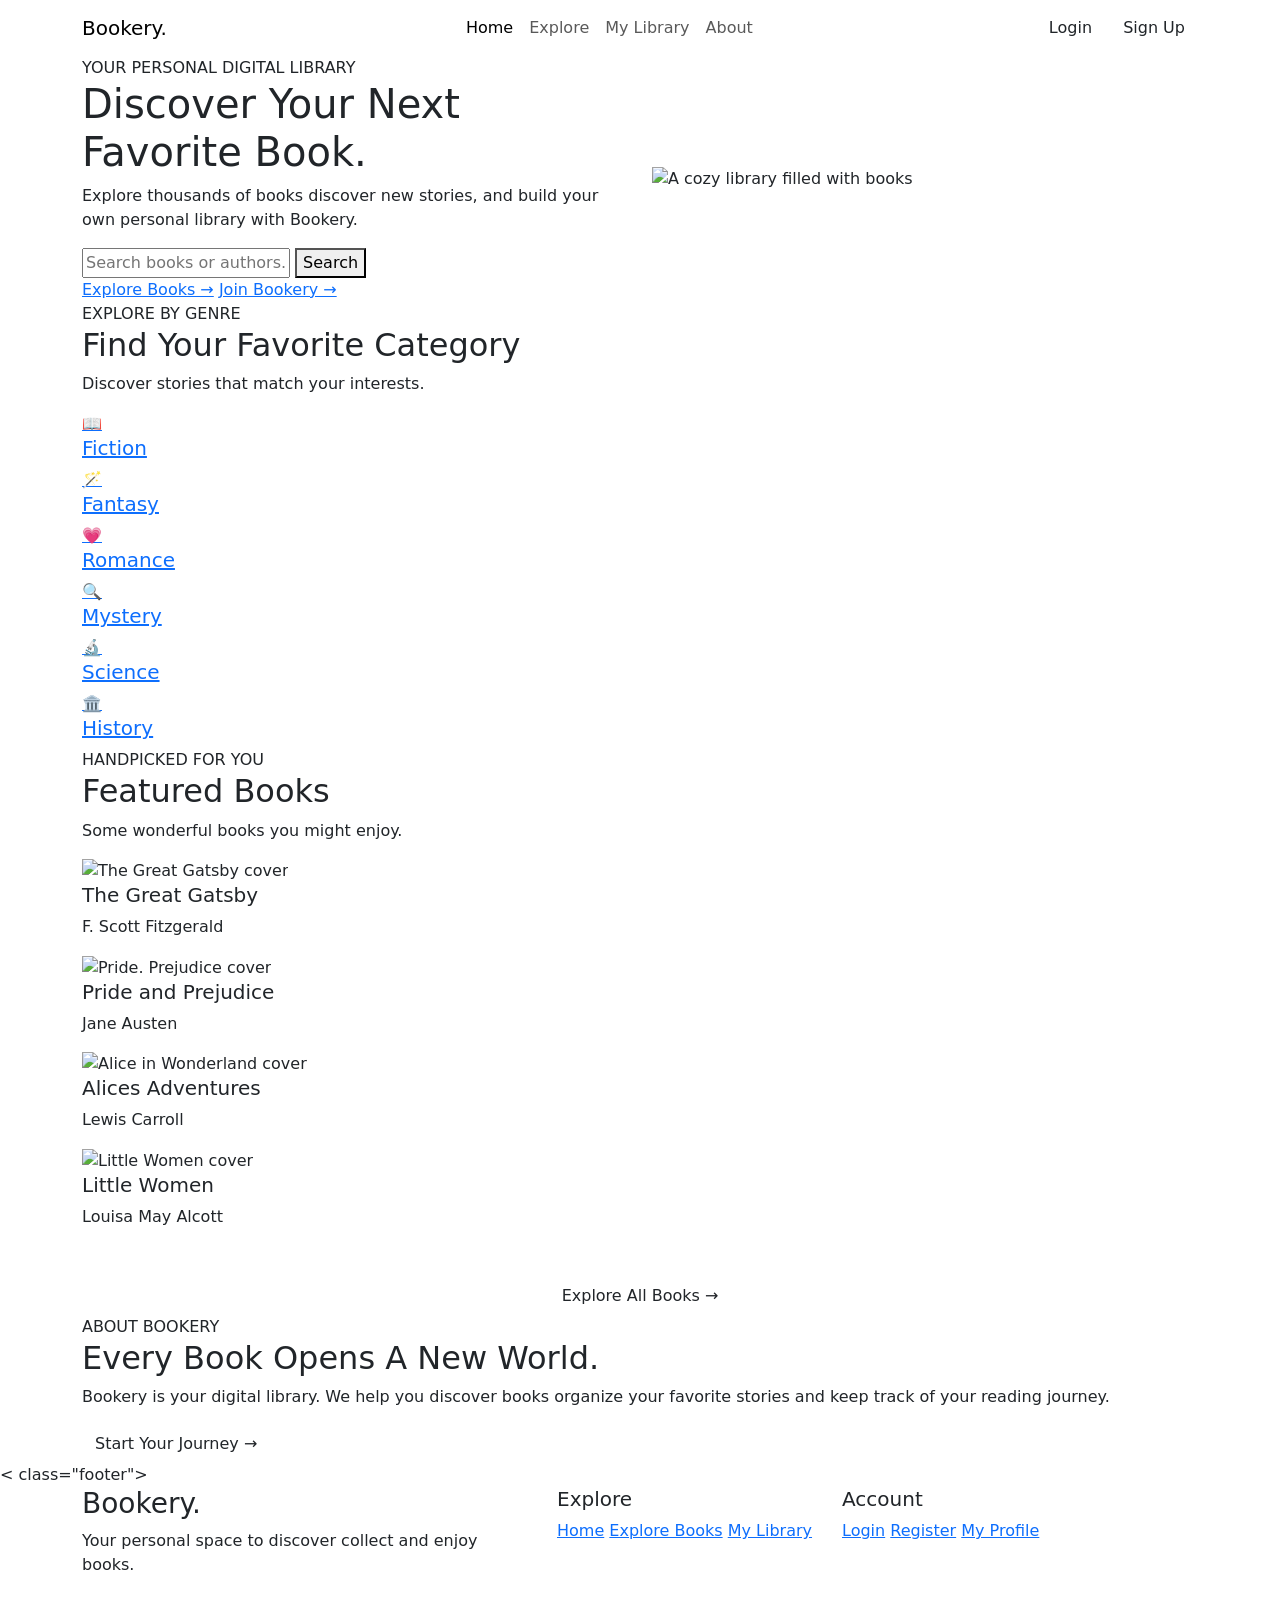
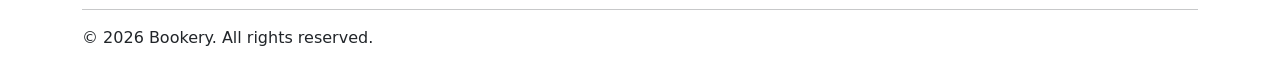
==== index.html @ 14a6d9b6 "Viet code cho trang chinh" ====
<!DOCTYPE html>

<html lang="en">

<head>

<meta charset="UTF-8">

<meta name="viewport" content="width=device-width, initial-scale=1.0">

<title>Bookery | Your Personal Library</title>

<!-- Bootstrap 5 -->

<link href="https://cdn.jsdelivr.net/npm/bootstrap@5.3.3/dist/css/bootstrap.min.css" rel="stylesheet">

<!-- Google Fonts -->

<link href="https://fonts.googleapis.com/css2?family=DM+Sans:wght@400;500;600;700&family=Playfair+Display:wght@500;600;700&display=swap" rel="stylesheet">

<!-- Custom CSS -->

<link rel="stylesheet" href="css/style.css">

</head>

<body>

<!-- HEADER -->

<header>

<nav class="navbar navbar-expand-lg light">

<div class="container">

<a class="navbar-brand logo" href="index.html">

Bookery<span>.</span>

</a>

<button class="navbar-toggler" type="button"

data-bs-toggle="collapse" data-bs-target="#navbarMenu">

<span class="navbar-toggler-icon"></span>

</button>

<div class="collapse navbar-collapse" id="navbarMenu">

<ul class="navbar-nav mx-auto">

<li class="nav-item">

<a class="nav-link active" href="index.html">Home</a>

</li>

<li class="nav-item">

<a class="nav-link" href="explore.html">Explore</a>

</li>

<li class="nav-item">

<a class="nav-link" href="library.html">My Library</a>

</li>

<li class="nav-item">

<a class="nav-link" href="#about">About</a>

</li>

</ul>

<div class="nav-buttons">

<a href="login.html" class="btn btn-login">Login</a>

<a href="register.html" class="btn btn-register">Sign Up</a>

</div>

</div>

</div>

</nav>

</header>

<!-- HERO SECTION -->

<main>

<section class="hero">

<div class="container">

<div class="row align-items-center">

<div class="col-lg-6 hero-content">

<span class="hero-label">

YOUR PERSONAL DIGITAL LIBRARY

</span>

<h1>

Discover Your Next

<span>Favorite Book.</span>

</h1>

<p>

Explore thousands of books discover new stories,

and build your own personal library with Bookery.

</p>

<form class="search-box" id="searchForm">

<input

type="text"

placeholder="Search books or authors..."

aria-label="Search books">

<button type="submit">

Search

</button>

</form>

<div class="hero-links">

<a href="explore.html">Explore Books →</a>

<a href="register.html">Join Bookery →</a>

</div>

</div>

<div class="col-lg-6 hero-image">

<img

src="https://images.unsplash.com/photo-1507842217343-583bb7270b66?w=900"

alt="A cozy library filled with books">

</div>

</div>

</div>

</section>

<!-- CATEGORIES -->

<section class="categories section-padding">

<div class="container">

<div class="section-heading">

<span>EXPLORE BY GENRE</span>

<h2>Find Your Favorite Category</h2>

<p>Discover stories that match your interests.</p>

</div>

<div class="category-grid">

<a href="explore.html?category=fiction" class="category-card">

<div class="category-icon">📖</div>

<h5>Fiction</h5>

</a>

<a href="explore.html?category=fantasy" class="category-card">

<div class="category-icon">🪄</div>

<h5>Fantasy</h5>

</a>

<a href="explore.html?category=romance" class="category-card">

<div class="category-icon">💗</div>

<h5>Romance</h5>

</a>

<a href="explore.html?category=mystery" class="category-card">

<div class="category-icon">🔍</div>

<h5>Mystery</h5>

</a>

<a href="explore.html?category=science" class="category-card">

<div class="category-icon">🔬</div>

<h5>Science</h5>

</a>

<a href="explore.html?category=history" class="category-card">

<div class="category-icon">🏛️</div>

<h5>History</h5>

</a>

</div>

</div>

</section>

<!-- FEATURED BOOKS -->

<section class="featured section-padding">

<div class="container">

<div class="section-heading">

<span>HANDPICKED FOR YOU</span>

<h2>Featured Books</h2>

<p>Some wonderful books you might enjoy.</p>

</div>

<div class="book-grid" id="featuredBooks">

<!-- Books will be loaded from Google Books API -->

<div class="book-card">

<img src="https://covers.openlibrary.org/b/id/10523338-L.jpg"

alt="The Great Gatsby cover">

<div class="book-info">

<h5>The Great Gatsby</h5>

<p>F. Scott Fitzgerald</p>

</div>

</div>

<div class="book-card">

<img src="https://covers.openlibrary.org/b/id/10521270-L.jpg"

alt="Pride. Prejudice cover">

<div class="book-info">

<h5>Pride and Prejudice</h5>

<p>Jane Austen</p>

</div>

</div>

<div class="book-card">

<img src="https://covers.openlibrary.org/b/id/10521266-L.jpg"

alt="Alice in Wonderland cover">

<div class="book-info">

<h5>Alices Adventures</h5>

<p>Lewis Carroll</p>

</div>

</div>

<div class="book-card">

<img src="https://covers.openlibrary.org/b/id/10523342-L.jpg"

alt="Little Women cover">

<div class="book-info">

<h5>Little Women</h5>

<p>Louisa May Alcott</p>

</div>

</div>

</div>

<div class="text-center mt-5">

<a href="explore.html" class="btn btn-explore">

Explore All Books →

</a>

</div>

</div>

</section>

<!-- ABOUT -->

<section class="about section-padding" id="about">

<div class="container">

<div class="about-content">

<span>ABOUT BOOKERY</span>

<h2>

Every Book Opens

<span>A New World.</span>

</h2>

<p>

Bookery is your digital library.

We help you discover books

organize your favorite stories and keep

track of your reading journey.

</p>

<a href="register.html" class="btn btn-register">

Start Your Journey →

</a>

</div>

</div>

</section>

</main>

<!-- FOOTER -->

< class="footer">

<div class="container">

<div class="row">

<div class="col-md-5">

<h3 class="logo">Bookery<span>.</span></h3>

<p>

Your personal space to discover

collect and enjoy books.

</p>

</div>

<div class="col-md-3">

<h5>Explore</h5>

<a href="index.html">Home</a>

<a href="explore.html">Explore Books</a>

<a href="library.html">My Library</a>

</div>

<div class="col-md-4">

<h5>Account</h5>

<a href="login.html">Login</a>

<a href="register.html">Register</a>

<a href="profile.html">My Profile</a>

</div>

</div>

<hr>

<p class="copyright", >

© 2026 Bookery. All rights reserved.

</p>

</div>

</footer>

<!-- SCRIPTS -->

<script src="https://cdn.jsdelivr.net/npm/bootstrap@5.3.3/dist/js/bootstrap.bundle.min.js"></script>

<script src="js/main.js"></script>

</body>

</html>
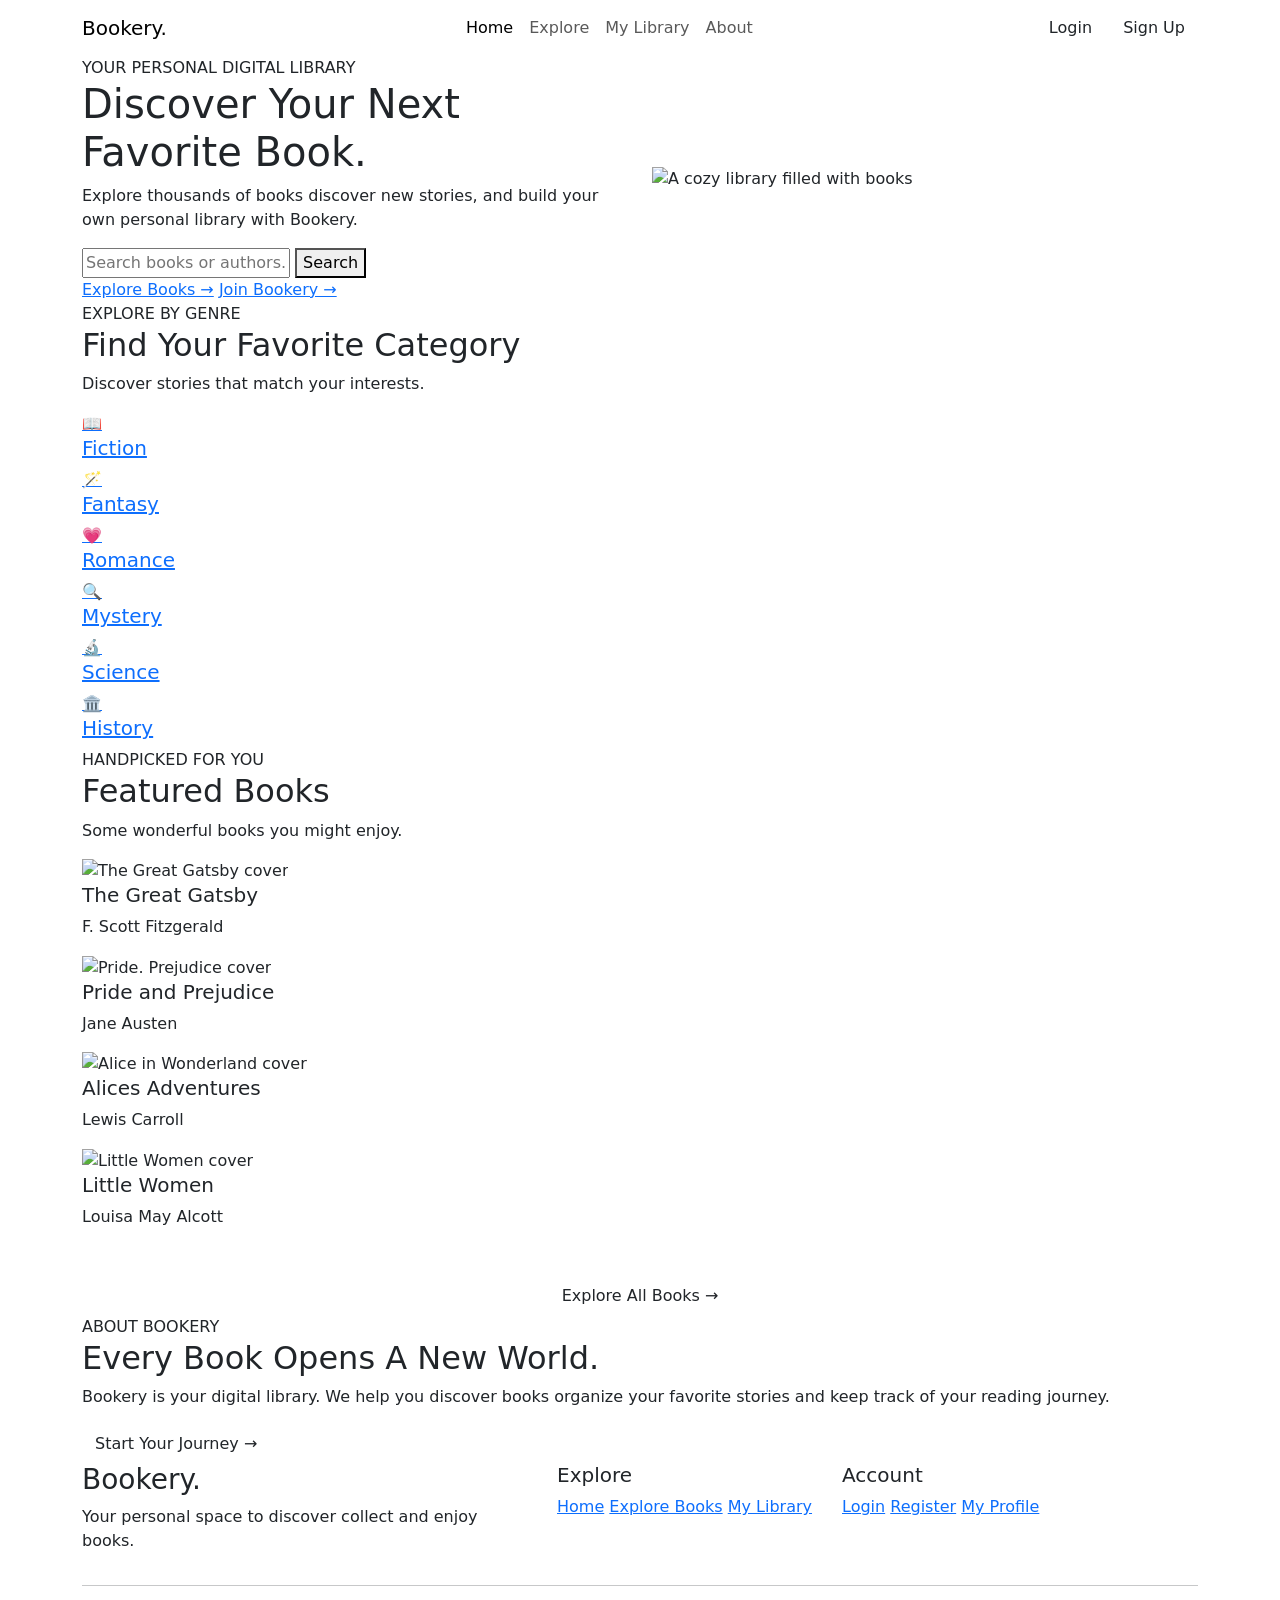
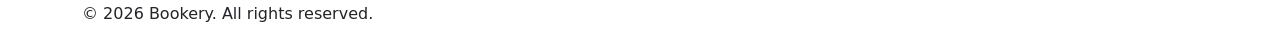
==== commit 5b680427: "hoan thanh viet code cho index.html va style.css" ====
--- a/index.html
+++ b/index.html
@@ -9,25 +9,17 @@
 <meta name="viewport" content="width=device-width, initial-scale=1.0">
 
 <title>Bookery | Your Personal Library</title>
-
-<!-- Bootstrap 5 -->
-
+ 
 <link href="https://cdn.jsdelivr.net/npm/bootstrap@5.3.3/dist/css/bootstrap.min.css" rel="stylesheet">
-
-<!-- Google Fonts -->
-
+ 
 <link href="https://fonts.googleapis.com/css2?family=DM+Sans:wght@400;500;600;700&family=Playfair+Display:wght@500;600;700&display=swap" rel="stylesheet">
-
-<!-- Custom CSS -->
-
+ 
 <link rel="stylesheet" href="css/style.css">
 
 </head>
 
 <body>
-
-<!-- HEADER -->
-
+ 
 <header>
 
 <nav class="navbar navbar-expand-lg light">
@@ -93,9 +85,7 @@
 </nav>
 
 </header>
-
-<!-- HERO SECTION -->
-
+ 
 <main>
 
 <section class="hero">
@@ -171,9 +161,7 @@
 </div>
 
 </section>
-
-<!-- CATEGORIES -->
-
+ 
 <section class="categories section-padding">
 
 <div class="container">
@@ -241,100 +229,134 @@
 </div>
 
 </div>
+ 
+<section class="featured section-padding">
+
+<div class="container">
+
+<div class="section-heading">
+
+<span>HANDPICKED FOR YOU</span>
+
+<h2>Featured Books</h2>
+
+<p>Some wonderful books you might enjoy.</p>
+
+</div>
+
+<div class="book-grid" id="featuredBooks">
+ 
+<div class="book-card">
+
+<img src="https://covers.openlibrary.org/b/id/10523338-L.jpg"
+
+alt="The Great Gatsby cover">
+
+<div class="book-info">
+
+<h5>The Great Gatsby</h5>
+
+<p>F. Scott Fitzgerald</p>
+
+</div>
+
+</div>
+
+<div class="book-card">
+
+<img src="https://covers.openlibrary.org/b/id/10521270-L.jpg"
+
+alt="Pride. Prejudice cover">
+
+<div class="book-info">
+
+<h5>Pride and Prejudice</h5>
+
+<p>Jane Austen</p>
+
+</div>
+
+</div>
+
+<div class="book-card">
+
+<img src="https://covers.openlibrary.org/b/id/10521266-L.jpg"
+
+alt="Alice in Wonderland cover">
+
+<div class="book-info">
+
+<h5>Alices Adventures</h5>
+
+<p>Lewis Carroll</p>
+
+</div>
+
+</div>
+
+<div class="book-card">
+
+<img src="https://covers.openlibrary.org/b/id/10523342-L.jpg"
+
+alt="Little Women cover">
+
+<div class="book-info">
+
+<h5>Little Women</h5>
+
+<p>Louisa May Alcott</p>
+
+</div>
+
+</div>
+
+</div>
+
+<div class="text-center mt-5">
+
+<a href="explore.html" class="btn btn-explore">
+
+Explore All Books →
+
+</a>
+
+</div>
+
+</div>
 
 </section>
-
-<!-- FEATURED BOOKS -->
-
-<section class="featured section-padding">
-
-<div class="container">
-
-<div class="section-heading">
-
-<span>HANDPICKED FOR YOU</span>
-
-<h2>Featured Books</h2>
-
-<p>Some wonderful books you might enjoy.</p>
-
-</div>
-
-<div class="book-grid" id="featuredBooks">
-
-<!-- Books will be loaded from Google Books API -->
-
-<div class="book-card">
-
-<img src="https://covers.openlibrary.org/b/id/10523338-L.jpg"
-
-alt="The Great Gatsby cover">
-
-<div class="book-info">
-
-<h5>The Great Gatsby</h5>
-
-<p>F. Scott Fitzgerald</p>
-
-</div>
-
-</div>
-
-<div class="book-card">
-
-<img src="https://covers.openlibrary.org/b/id/10521270-L.jpg"
-
-alt="Pride. Prejudice cover">
-
-<div class="book-info">
-
-<h5>Pride and Prejudice</h5>
-
-<p>Jane Austen</p>
-
-</div>
-
-</div>
-
-<div class="book-card">
-
-<img src="https://covers.openlibrary.org/b/id/10521266-L.jpg"
-
-alt="Alice in Wonderland cover">
-
-<div class="book-info">
-
-<h5>Alices Adventures</h5>
-
-<p>Lewis Carroll</p>
-
-</div>
-
-</div>
-
-<div class="book-card">
-
-<img src="https://covers.openlibrary.org/b/id/10523342-L.jpg"
-
-alt="Little Women cover">
-
-<div class="book-info">
-
-<h5>Little Women</h5>
-
-<p>Louisa May Alcott</p>
-
-</div>
-
-</div>
-
-</div>
-
-<div class="text-center mt-5">
-
-<a href="explore.html" class="btn btn-explore">
-
-Explore All Books →
+ 
+<section class="about section-padding" id="about">
+
+<div class="container">
+
+<div class="about-content">
+
+<span>ABOUT BOOKERY</span>
+
+<h2>
+
+Every Book Opens
+
+<span>A New World.</span>
+
+</h2>
+
+<p>
+
+Bookery is your digital library.
+
+We help you discover books
+
+organize your favorite stories and keep
+
+track of your reading journey.
+
+</p>
+
+<a href="register.html" class="btn btn-register">
+
+Start Your Journey →
 
 </a>
 
@@ -344,112 +366,66 @@
 
 </section>
 
-<!-- ABOUT -->
-
-<section class="about section-padding" id="about">
-
-<div class="container">
-
-<div class="about-content">
-
-<span>ABOUT BOOKERY</span>
-
-<h2>
-
-Every Book Opens
-
-<span>A New World.</span>
-
-</h2>
+</main>
+
+    <footer class="footer">
+
+<div class="container">
+
+<div class="row">
+
+<div class="col-md-5">
+
+<h3 class="logo">Bookery<span>.</span></h3>
 
 <p>
 
-Bookery is your digital library.
-
-We help you discover books
-
-organize your favorite stories and keep
-
-track of your reading journey.
+Your personal space to discover
+
+collect and enjoy books.
 
 </p>
 
-<a href="register.html" class="btn btn-register">
-
-Start Your Journey →
-
-</a>
-
-</div>
-
-</div>
-
-</section>
-
-</main>
-
-<!-- FOOTER -->
-
-< class="footer">
-
-<div class="container">
-
-<div class="row">
-
-<div class="col-md-5">
-
-<h3 class="logo">Bookery<span>.</span></h3>
-
-<p>
-
-Your personal space to discover
-
-collect and enjoy books.
+</div>
+
+<div class="col-md-3">
+
+<h5>Explore</h5>
+
+<a href="index.html">Home</a>
+
+<a href="explore.html">Explore Books</a>
+
+<a href="library.html">My Library</a>
+
+</div>
+
+<div class="col-md-4">
+
+<h5>Account</h5>
+
+<a href="login.html">Login</a>
+
+<a href="register.html">Register</a>
+
+<a href="profile.html">My Profile</a>
+
+</div>
+
+</div>
+
+<hr>
+
+<p class="copyright", >
+
+© 2026 Bookery. All rights reserved.
 
 </p>
 
 </div>
 
-<div class="col-md-3">
-
-<h5>Explore</h5>
-
-<a href="index.html">Home</a>
-
-<a href="explore.html">Explore Books</a>
-
-<a href="library.html">My Library</a>
-
-</div>
-
-<div class="col-md-4">
-
-<h5>Account</h5>
-
-<a href="login.html">Login</a>
-
-<a href="register.html">Register</a>
-
-<a href="profile.html">My Profile</a>
-
-</div>
-
-</div>
-
-<hr>
-
-<p class="copyright", >
-
-© 2026 Bookery. All rights reserved.
-
-</p>
-
-</div>
-
 </footer>
-
-<!-- SCRIPTS -->
-
+ 
 <script src="https://cdn.jsdelivr.net/npm/bootstrap@5.3.3/dist/js/bootstrap.bundle.min.js"></script>
 
 <script src="js/main.js"></script>
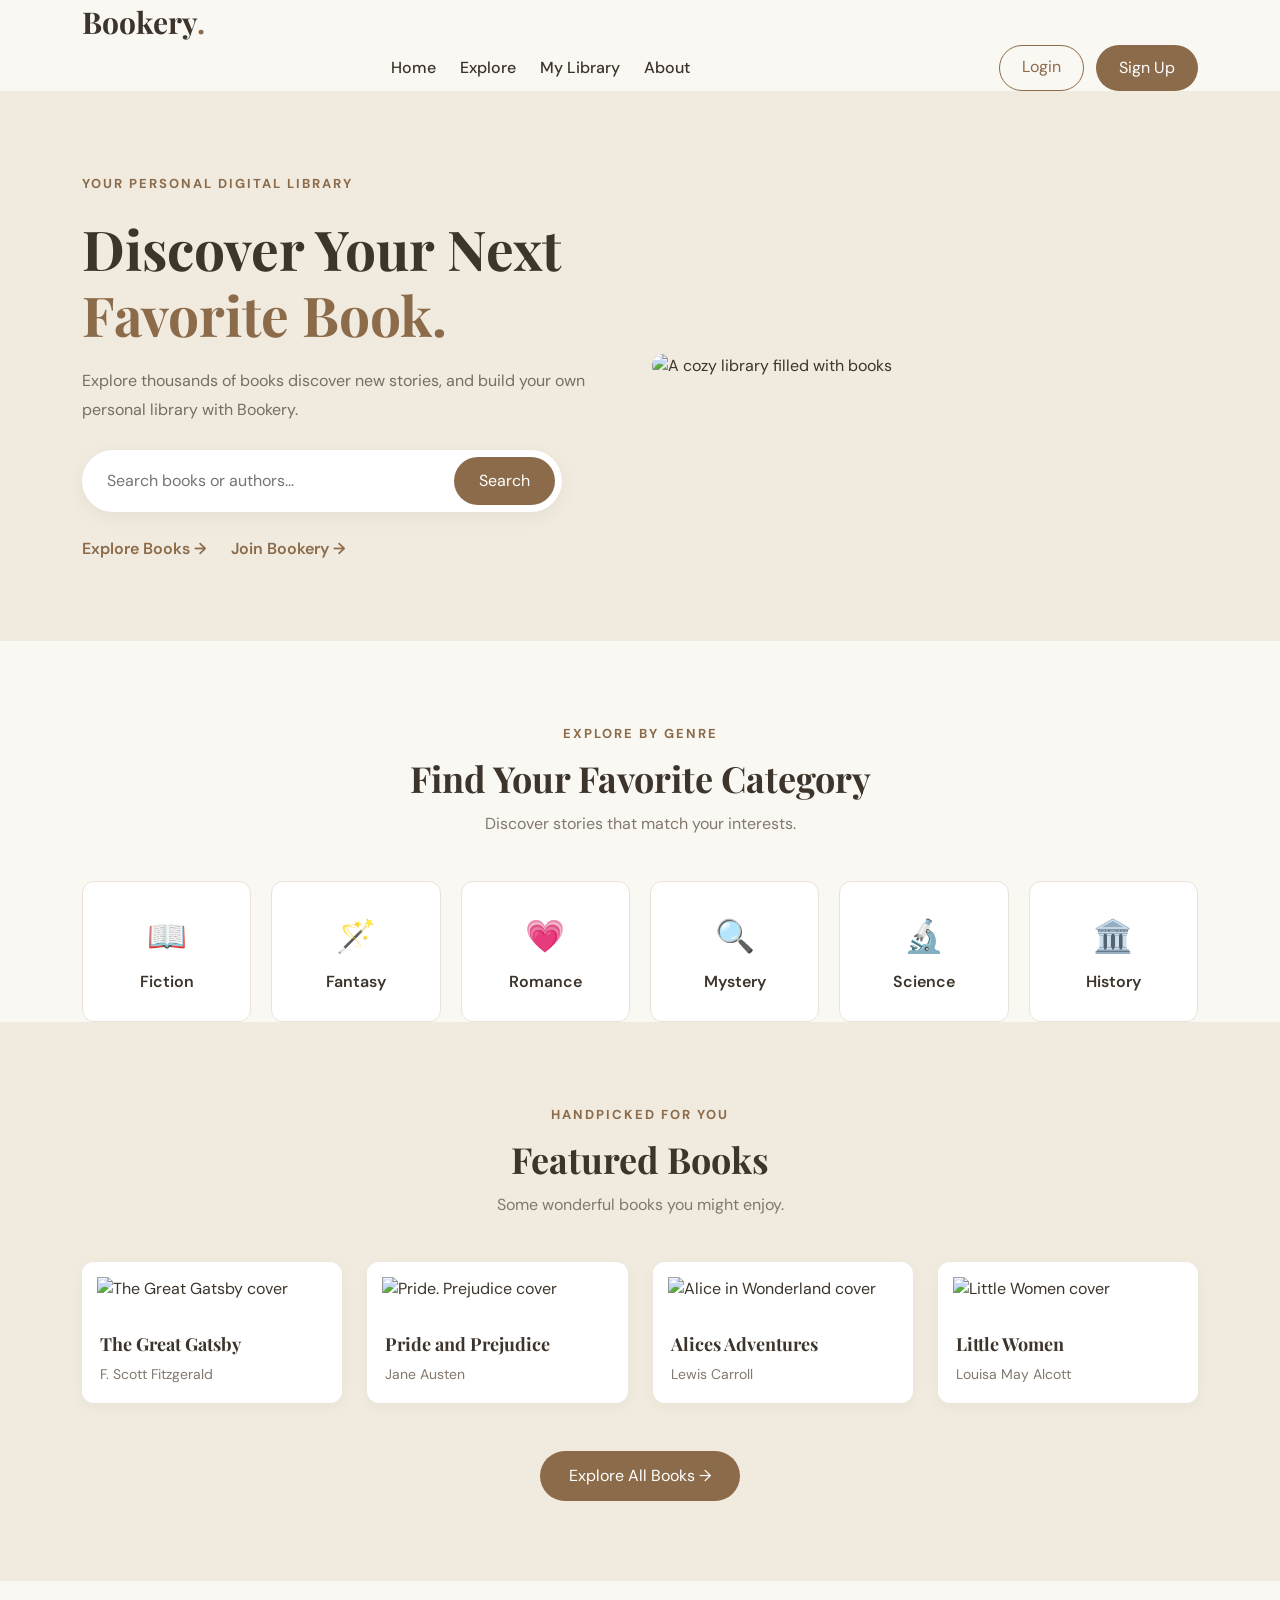
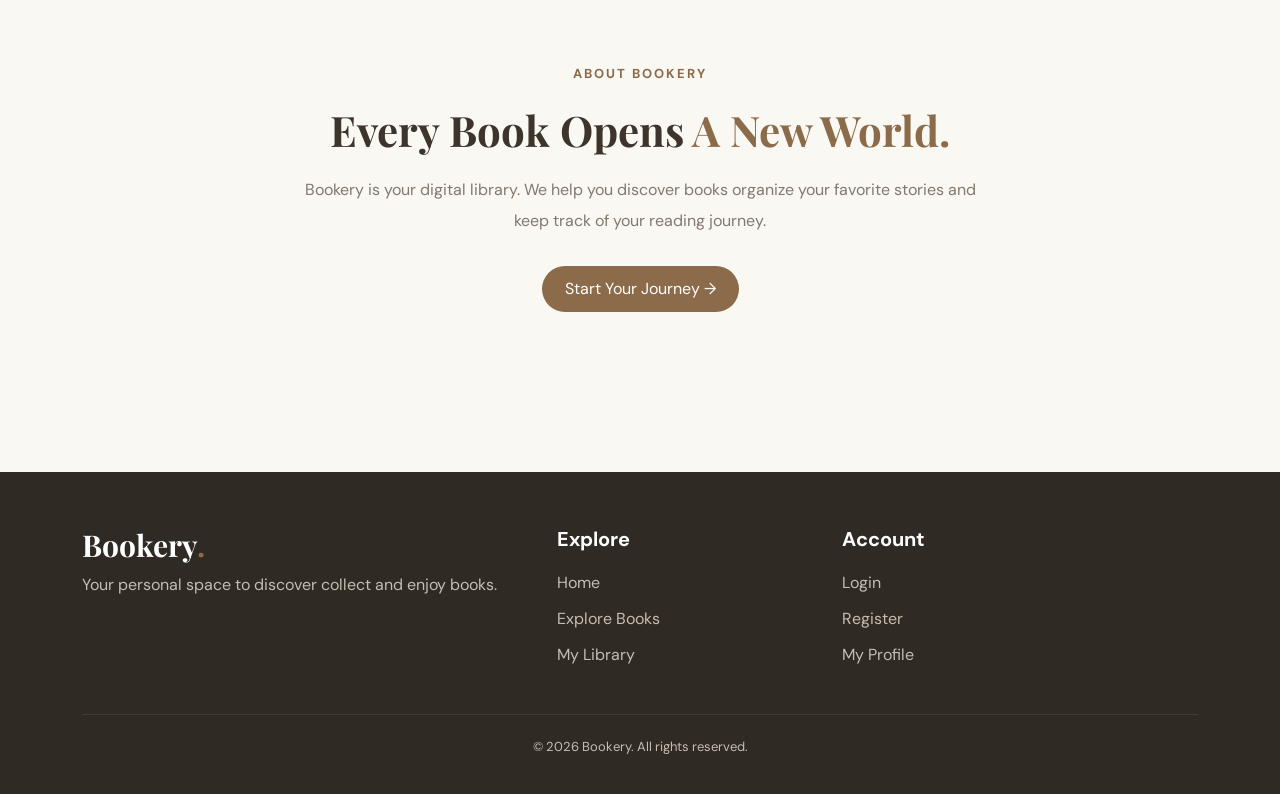
==== commit afd5b45e: "hoan thanh viet code cho script.js" ====
--- a/index.html
+++ b/index.html
@@ -4,431 +4,416 @@
 
 <head>
 
-<meta charset="UTF-8">
-
-<meta name="viewport" content="width=device-width, initial-scale=1.0">
-
-<title>Bookery | Your Personal Library</title>
- 
-<link href="https://cdn.jsdelivr.net/npm/bootstrap@5.3.3/dist/css/bootstrap.min.css" rel="stylesheet">
- 
-<link href="https://fonts.googleapis.com/css2?family=DM+Sans:wght@400;500;600;700&family=Playfair+Display:wght@500;600;700&display=swap" rel="stylesheet">
- 
-<link rel="stylesheet" href="css/style.css">
+    <meta charset="UTF-8">
+
+    <meta name="viewport" content="width=device-width, initial-scale=1.0">
+
+    <title>Bookery | Your Personal Library</title>
+
+    <link href="https://cdn.jsdelivr.net/npm/bootstrap@5.3.3/dist/css/bootstrap.min.css" rel="stylesheet">
+
+    <link
+        href="https://fonts.googleapis.com/css2?family=DM+Sans:wght@400;500;600;700&family=Playfair+Display:wght@500;600;700&display=swap"
+        rel="stylesheet">
+
+    <link rel="stylesheet" href="css/style.css">
 
 </head>
 
 <body>
- 
-<header>
-
-<nav class="navbar navbar-expand-lg light">
-
-<div class="container">
-
-<a class="navbar-brand logo" href="index.html">
-
-Bookery<span>.</span>
-
-</a>
-
-<button class="navbar-toggler" type="button"
-
-data-bs-toggle="collapse" data-bs-target="#navbarMenu">
-
-<span class="navbar-toggler-icon"></span>
-
-</button>
-
-<div class="collapse navbar-collapse" id="navbarMenu">
-
-<ul class="navbar-nav mx-auto">
-
-<li class="nav-item">
-
-<a class="nav-link active" href="index.html">Home</a>
-
-</li>
-
-<li class="nav-item">
-
-<a class="nav-link" href="explore.html">Explore</a>
-
-</li>
-
-<li class="nav-item">
-
-<a class="nav-link" href="library.html">My Library</a>
-
-</li>
-
-<li class="nav-item">
-
-<a class="nav-link" href="#about">About</a>
-
-</li>
-
-</ul>
-
-<div class="nav-buttons">
-
-<a href="login.html" class="btn btn-login">Login</a>
-
-<a href="register.html" class="btn btn-register">Sign Up</a>
-
-</div>
-
-</div>
-
-</div>
-
-</nav>
-
-</header>
- 
-<main>
-
-<section class="hero">
-
-<div class="container">
-
-<div class="row align-items-center">
-
-<div class="col-lg-6 hero-content">
-
-<span class="hero-label">
-
-YOUR PERSONAL DIGITAL LIBRARY
-
-</span>
-
-<h1>
-
-Discover Your Next
-
-<span>Favorite Book.</span>
-
-</h1>
-
-<p>
-
-Explore thousands of books discover new stories,
-
-and build your own personal library with Bookery.
-
-</p>
-
-<form class="search-box" id="searchForm">
-
-<input
-
-type="text"
-
-placeholder="Search books or authors..."
-
-aria-label="Search books">
-
-<button type="submit">
-
-Search
-
-</button>
-
-</form>
-
-<div class="hero-links">
-
-<a href="explore.html">Explore Books →</a>
-
-<a href="register.html">Join Bookery →</a>
-
-</div>
-
-</div>
-
-<div class="col-lg-6 hero-image">
-
-<img
-
-src="https://images.unsplash.com/photo-1507842217343-583bb7270b66?w=900"
-
-alt="A cozy library filled with books">
-
-</div>
-
-</div>
-
-</div>
-
-</section>
- 
-<section class="categories section-padding">
-
-<div class="container">
-
-<div class="section-heading">
-
-<span>EXPLORE BY GENRE</span>
-
-<h2>Find Your Favorite Category</h2>
-
-<p>Discover stories that match your interests.</p>
-
-</div>
-
-<div class="category-grid">
-
-<a href="explore.html?category=fiction" class="category-card">
-
-<div class="category-icon">📖</div>
-
-<h5>Fiction</h5>
-
-</a>
-
-<a href="explore.html?category=fantasy" class="category-card">
-
-<div class="category-icon">🪄</div>
-
-<h5>Fantasy</h5>
-
-</a>
-
-<a href="explore.html?category=romance" class="category-card">
-
-<div class="category-icon">💗</div>
-
-<h5>Romance</h5>
-
-</a>
-
-<a href="explore.html?category=mystery" class="category-card">
-
-<div class="category-icon">🔍</div>
-
-<h5>Mystery</h5>
-
-</a>
-
-<a href="explore.html?category=science" class="category-card">
-
-<div class="category-icon">🔬</div>
-
-<h5>Science</h5>
-
-</a>
-
-<a href="explore.html?category=history" class="category-card">
-
-<div class="category-icon">🏛️</div>
-
-<h5>History</h5>
-
-</a>
-
-</div>
-
-</div>
- 
-<section class="featured section-padding">
-
-<div class="container">
-
-<div class="section-heading">
-
-<span>HANDPICKED FOR YOU</span>
-
-<h2>Featured Books</h2>
-
-<p>Some wonderful books you might enjoy.</p>
-
-</div>
-
-<div class="book-grid" id="featuredBooks">
- 
-<div class="book-card">
-
-<img src="https://covers.openlibrary.org/b/id/10523338-L.jpg"
-
-alt="The Great Gatsby cover">
-
-<div class="book-info">
-
-<h5>The Great Gatsby</h5>
-
-<p>F. Scott Fitzgerald</p>
-
-</div>
-
-</div>
-
-<div class="book-card">
-
-<img src="https://covers.openlibrary.org/b/id/10521270-L.jpg"
-
-alt="Pride. Prejudice cover">
-
-<div class="book-info">
-
-<h5>Pride and Prejudice</h5>
-
-<p>Jane Austen</p>
-
-</div>
-
-</div>
-
-<div class="book-card">
-
-<img src="https://covers.openlibrary.org/b/id/10521266-L.jpg"
-
-alt="Alice in Wonderland cover">
-
-<div class="book-info">
-
-<h5>Alices Adventures</h5>
-
-<p>Lewis Carroll</p>
-
-</div>
-
-</div>
-
-<div class="book-card">
-
-<img src="https://covers.openlibrary.org/b/id/10523342-L.jpg"
-
-alt="Little Women cover">
-
-<div class="book-info">
-
-<h5>Little Women</h5>
-
-<p>Louisa May Alcott</p>
-
-</div>
-
-</div>
-
-</div>
-
-<div class="text-center mt-5">
-
-<a href="explore.html" class="btn btn-explore">
-
-Explore All Books →
-
-</a>
-
-</div>
-
-</div>
-
-</section>
- 
-<section class="about section-padding" id="about">
-
-<div class="container">
-
-<div class="about-content">
-
-<span>ABOUT BOOKERY</span>
-
-<h2>
-
-Every Book Opens
-
-<span>A New World.</span>
-
-</h2>
-
-<p>
-
-Bookery is your digital library.
-
-We help you discover books
-
-organize your favorite stories and keep
-
-track of your reading journey.
-
-</p>
-
-<a href="register.html" class="btn btn-register">
-
-Start Your Journey →
-
-</a>
-
-</div>
-
-</div>
-
-</section>
-
-</main>
+
+    <header>
+
+        <nav class="navbar-expand-lg navbar-light">
+
+            <div class="container">
+
+                <a class="navbar-brand logo" href="index.html">
+
+                    Bookery<span>.</span>
+
+                </a>
+
+                <button class="navbar-toggler" type="button" data-bs-toggle="collapse" data-bs-target="#navbarMenu">
+
+                    <span class="navbar-toggler-icon"></span>
+
+                </button>
+
+                <div class="collapse navbar-collapse" id="navbarMenu">
+
+                    <ul class="navbar-nav mx-auto">
+
+                        <li class="nav-item">
+
+                            <a class="nav-link active" href="index.html">Home</a>
+
+                        </li>
+
+                        <li class="nav-item">
+
+                            <a class="nav-link" href="explore.html">Explore</a>
+
+                        </li>
+
+                        <li class="nav-item">
+
+                            <a class="nav-link" href="library.html">My Library</a>
+
+                        </li>
+
+                        <li class="nav-item">
+
+                            <a class="nav-link" href="#about">About</a>
+
+                        </li>
+
+                    </ul>
+
+                    <div class="nav-buttons">
+
+                        <a href="login.html" class="btn btn-login">Login</a>
+
+                        <a href="register.html" class="btn btn-register">Sign Up</a>
+
+                    </div>
+
+                </div>
+
+            </div>
+
+        </nav>
+
+    </header>
+
+    <main>
+
+        <section class="hero">
+
+            <div class="container">
+
+                <div class="row align-items-center">
+
+                    <div class="col-lg-6 hero-content">
+
+                        <span class="hero-label">
+
+                            YOUR PERSONAL DIGITAL LIBRARY
+
+                        </span>
+
+                        <h1>
+
+                            Discover Your Next
+
+                            <span>Favorite Book.</span>
+
+                        </h1>
+
+                        <p>
+
+                            Explore thousands of books discover new stories,
+
+                            and build your own personal library with Bookery.
+
+                        </p>
+
+                        <form class="search-box" id="searchForm">
+
+                            <input type="text" id="searchInput" placeholder="Search books or authors..."
+                                aria-label="Search books">
+
+                            <button type="submit">
+
+                                Search
+
+                            </button>
+
+                        </form>
+
+                        <div class="hero-links">
+
+                            <a href="explore.html">Explore Books →</a>
+
+                            <a href="register.html">Join Bookery →</a>
+
+                        </div>
+
+                    </div>
+
+                    <div class="col-lg-6 hero-image">
+
+                        <img src="https://images.unsplash.com/photo-1507842217343-583bb7270b66?w=900"
+                            alt="A cozy library filled with books">
+
+                    </div>
+
+                </div>
+
+            </div>
+
+        </section>
+
+        <section class="categories section-padding">
+
+            <div class="container">
+
+                <div class="section-heading">
+
+                    <span>EXPLORE BY GENRE</span>
+
+                    <h2>Find Your Favorite Category</h2>
+
+                    <p>Discover stories that match your interests.</p>
+
+                </div>
+
+                <div class="category-grid">
+
+                    <a href="explore.html?category=fiction" class="category-card">
+
+                        <div class="category-icon">📖</div>
+
+                        <h5>Fiction</h5>
+
+                    </a>
+
+                    <a href="explore.html?category=fantasy" class="category-card">
+
+                        <div class="category-icon">🪄</div>
+
+                        <h5>Fantasy</h5>
+
+                    </a>
+
+                    <a href="explore.html?category=romance" class="category-card">
+
+                        <div class="category-icon">💗</div>
+
+                        <h5>Romance</h5>
+
+                    </a>
+
+                    <a href="explore.html?category=mystery" class="category-card">
+
+                        <div class="category-icon">🔍</div>
+
+                        <h5>Mystery</h5>
+
+                    </a>
+
+                    <a href="explore.html?category=science" class="category-card">
+
+                        <div class="category-icon">🔬</div>
+
+                        <h5>Science</h5>
+
+                    </a>
+
+                    <a href="explore.html?category=history" class="category-card">
+
+                        <div class="category-icon">🏛️</div>
+
+                        <h5>History</h5>
+
+                    </a>
+
+                </div>
+
+            </div>
+
+            <section class="featured section-padding">
+
+                <div class="container">
+
+                    <div class="section-heading">
+
+                        <span>HANDPICKED FOR YOU</span>
+
+                        <h2>Featured Books</h2>
+
+                        <p>Some wonderful books you might enjoy.</p>
+
+                    </div>
+
+                    <div class="book-grid" id="featuredBooks">
+
+                        <div class="book-card">
+
+                            <img src="https://covers.openlibrary.org/b/id/10523338-L.jpg" alt="The Great Gatsby cover">
+
+                            <div class="book-info">
+
+                                <h5>The Great Gatsby</h5>
+
+                                <p>F. Scott Fitzgerald</p>
+
+                            </div>
+
+                        </div>
+
+                        <div class="book-card">
+
+                            <img src="https://covers.openlibrary.org/b/id/10521270-L.jpg" alt="Pride. Prejudice cover">
+
+                            <div class="book-info">
+
+                                <h5>Pride and Prejudice</h5>
+
+                                <p>Jane Austen</p>
+
+                            </div>
+
+                        </div>
+
+                        <div class="book-card">
+
+                            <img src="https://covers.openlibrary.org/b/id/10521266-L.jpg"
+                                alt="Alice in Wonderland cover">
+
+                            <div class="book-info">
+
+                                <h5>Alices Adventures</h5>
+
+                                <p>Lewis Carroll</p>
+
+                            </div>
+
+                        </div>
+
+                        <div class="book-card">
+
+                            <img src="https://covers.openlibrary.org/b/id/10523342-L.jpg" alt="Little Women cover">
+
+                            <div class="book-info">
+
+                                <h5>Little Women</h5>
+
+                                <p>Louisa May Alcott</p>
+
+                            </div>
+
+                        </div>
+
+                    </div>
+
+                    <div class="text-center mt-5">
+
+                        <a href="explore.html" class="btn btn-explore">
+
+                            Explore All Books →
+
+                        </a>
+
+                    </div>
+
+                </div>
+
+            </section>
+
+            <section class="about section-padding" id="about">
+
+                <div class="container">
+
+                    <div class="about-content">
+
+                        <span>ABOUT BOOKERY</span>
+
+                        <h2>
+
+                            Every Book Opens
+
+                            <span>A New World.</span>
+
+                        </h2>
+
+                        <p>
+
+                            Bookery is your digital library.
+
+                            We help you discover books
+
+                            organize your favorite stories and keep
+
+                            track of your reading journey.
+
+                        </p>
+
+                        <a href="register.html" class="btn btn-register">
+
+                            Start Your Journey →
+
+                        </a>
+
+                    </div>
+
+                </div>
+
+            </section>
+
+    </main>
 
     <footer class="footer">
 
-<div class="container">
-
-<div class="row">
-
-<div class="col-md-5">
-
-<h3 class="logo">Bookery<span>.</span></h3>
-
-<p>
-
-Your personal space to discover
-
-collect and enjoy books.
-
-</p>
-
-</div>
-
-<div class="col-md-3">
-
-<h5>Explore</h5>
-
-<a href="index.html">Home</a>
-
-<a href="explore.html">Explore Books</a>
-
-<a href="library.html">My Library</a>
-
-</div>
-
-<div class="col-md-4">
-
-<h5>Account</h5>
-
-<a href="login.html">Login</a>
-
-<a href="register.html">Register</a>
-
-<a href="profile.html">My Profile</a>
-
-</div>
-
-</div>
-
-<hr>
-
-<p class="copyright", >
-
-© 2026 Bookery. All rights reserved.
-
-</p>
-
-</div>
-
-</footer>
- 
-<script src="https://cdn.jsdelivr.net/npm/bootstrap@5.3.3/dist/js/bootstrap.bundle.min.js"></script>
-
-<script src="js/main.js"></script>
+        <div class="container">
+
+            <div class="row">
+
+                <div class="col-md-5">
+
+                    <h3 class="logo">Bookery<span>.</span></h3>
+
+                    <p>
+
+                        Your personal space to discover
+
+                        collect and enjoy books.
+
+                    </p>
+
+                </div>
+
+                <div class="col-md-3">
+
+                    <h5>Explore</h5>
+
+                    <a href="index.html">Home</a>
+
+                    <a href="explore.html">Explore Books</a>
+
+                    <a href="library.html">My Library</a>
+
+                </div>
+
+                <div class="col-md-4">
+
+                    <h5>Account</h5>
+
+                    <a href="login.html">Login</a>
+
+                    <a href="register.html">Register</a>
+
+                    <a href="profile.html">My Profile</a>
+
+                </div>
+
+            </div>
+
+            <hr>
+
+            <p class="copyright">
+
+                © 2026 Bookery. All rights reserved.
+
+            </p>
+
+        </div>
+
+    </footer>
+
+    <script src="https://cdn.jsdelivr.net/npm/bootstrap@5.3.3/dist/js/bootstrap.bundle.min.js"></script>
+
+    <script src="js/Script.js"></script>
 
 </body>
 
--- a/css/style.css
+++ b/css/style.css
@@ -0,0 +1,496 @@
+* {
+    margin: 0;
+    padding: 0;
+    box-sizing: border-box;
+}
+
+body {
+    font-family: 'DM Sans', sans-serif;
+    background-color: #FAF8F3;
+    color: #3D342B;
+}
+
+a {
+    text-decoration: none;
+}
+
+:root {
+    --primary: #8B6B4A;
+    --secondary: #DCC9AE;
+    --background: #FAF8F3;
+    --text: #3D342B;
+    --light: #FFFFFF;
+}
+
+.section-padding {
+    padding: 80px 0;
+}
+
+.navbar {
+    background-color: var(--background);
+    padding: 20px 0;
+}
+
+.logo {
+    font-family: 'Playfair Display', serif;
+    font-size: 30px;
+    font-weight: 700;
+    color: var(--text);
+}
+
+.logo span {
+    color: var(--primary);
+}
+
+.nav-link {
+    color: var(--text);
+    font-weight: 500;
+    margin: 0 12px;
+    transition: 0.3s;
+}
+
+.nav-link:hover,
+.nav-link.active {
+    color: var(--primary);
+}
+
+.nav-buttons {
+    display: flex;
+    gap: 12px;
+}
+
+.btn-login {
+    color: var(--primary);
+    border: 1px solid var(--primary);
+    border-radius: 25px;
+    padding: 9px 22px;
+}
+
+.btn-login:hover {
+    background-color: var(--primary);
+    color: white;
+}
+
+.btn-register {
+    background-color: var(--primary);
+    color: white;
+    border-radius: 25px;
+    padding: 10px 22px;
+    transition: 0.3s;
+}
+
+.btn-register:hover {
+    background-color: #705337;
+    color: white;
+}
+
+.hero {
+    padding: 80px 0;
+    background-color: #F1EADF;
+}
+
+.hero-content {
+    padding-right: 40px;
+}
+
+.hero-label {
+    color: var(--primary);
+    font-size: 13px;
+    font-weight: 700;
+    letter-spacing: 2px;
+}
+
+.hero h1 {
+    font-family: 'Playfair Display', serif;
+    font-size: 55px;
+    font-weight: 700;
+    line-height: 1.2;
+    margin: 20px 0;
+}
+
+.hero h1 span {
+    display: block;
+    color: var(--primary);
+}
+
+.hero-content p {
+    color: #776D62;
+    font-size: 16px;
+    line-height: 1.8;
+    margin-bottom: 25px;
+}
+
+.hero-image img {
+    width: 100%;
+    height: 420px;
+    object-fit: cover;
+    border-radius: 15px;
+}
+
+.search-box {
+    display: flex;
+    background-color: white;
+    padding: 7px;
+    border-radius: 35px;
+    max-width: 480px;
+    box-shadow: 0 5px 20px rgba(0,0,0,0.05);
+}
+
+.search-box input {
+    flex: 1;
+    min-width: 0;
+    border: none;
+    outline: none;
+    padding: 12px 18px;
+    background: transparent;
+    font-family: inherit;
+}
+
+.search-box button {
+    border: none;
+    background-color: var(--primary);
+    color: white;
+    padding: 12px 25px;
+    border-radius: 30px;
+    cursor: pointer;
+}
+
+.search-box button:hover {
+    background-color: #705337;
+}
+
+.hero-links {
+    display: flex;
+    gap: 25px;
+    margin-top: 25px;
+}
+
+.hero-links a {
+    color: var(--primary);
+    font-weight: 600;
+}
+
+.hero-links a:hover {
+    text-decoration: underline;
+}
+
+.section-heading {
+    text-align: center;
+    margin-bottom: 45px;
+}
+
+.section-heading span,
+.about-content > span {
+    color: var(--primary);
+    font-size: 13px;
+    font-weight: 700;
+    letter-spacing: 2px;
+}
+
+.section-heading h2 {
+    font-family: 'Playfair Display', serif;
+    font-size: 36px;
+    margin: 12px 0;
+    font-weight: 700;
+}
+
+.section-heading p {
+    color: #82786D;
+}
+ 
+.category-grid {
+    display: grid;
+    grid-template-columns: repeat(6, 1fr);
+    gap: 20px;
+}
+
+.category-card {
+    background-color: white;
+    border-radius: 12px;
+    padding: 30px 15px;
+    text-align: center;
+    color: var(--text);
+    border: 1px solid #EAE2D7;
+    transition: 0.3s;
+}
+
+.category-card:hover {
+    transform: translateY(-7px);
+    background-color: #F1EADF;
+    border-color: var(--secondary);
+}
+
+.category-icon {
+    font-size: 32px;
+    margin-bottom: 12px;
+}
+
+.category-card h5 {
+    font-size: 16px;
+    font-weight: 600;
+    margin: 0;
+}
+
+
+/* ==============================
+   6. FEATURED BOOKS
+============================== */
+
+.featured {
+    background-color: #F1EADF;
+}
+
+.book-grid {
+    display: grid;
+    grid-template-columns: repeat(4, 1fr);
+    gap: 25px;
+}
+
+.book-card {
+    background-color: white;
+    border-radius: 12px;
+    overflow: hidden;
+    transition: 0.3s;
+    box-shadow: 0 4px 15px rgba(0,0,0,0.04);
+}
+
+.book-card:hover {
+    transform: translateY(-8px);
+    box-shadow: 0 10px 25px rgba(0,0,0,0.1);
+}
+
+.book-card img {
+    width: 100%;
+    height: 280px;
+    object-fit: contain;
+    background-color: #FFFFFF;
+    padding: 15px;
+}
+
+.book-info {
+    padding: 18px;
+}
+
+.book-info h5 {
+    font-family: 'Playfair Display', serif;
+    font-size: 18px;
+    font-weight: 700;
+}
+
+.book-info p {
+    color: #82786D;
+    font-size: 14px;
+    margin: 0;
+}
+
+.btn-explore {
+    background-color: var(--primary);
+    color: white;
+    border-radius: 25px;
+    padding: 12px 28px;
+}
+
+.btn-explore:hover {
+    background-color: #705337;
+    color: white;
+}
+
+.about {
+    text-align: center;
+}
+
+.about-content {
+    max-width: 700px;
+    margin: auto;
+}
+
+.about-content h2 {
+    font-family: 'Playfair Display', serif;
+    font-size: 42px;
+    font-weight: 700;
+    margin: 20px 0;
+}
+
+.about-content h2 span {
+    color: var(--primary);
+}
+
+.about-content p {
+    color: #82786D;
+    line-height: 1.9;
+    margin-bottom: 30px;
+}
+
+
+/* ==============================
+   8. FOOTER
+============================== */
+
+.footer {
+    background-color: #302A24;
+    color: white;
+    padding: 55px 0 20px;
+}
+
+.footer .logo {
+    color: white;
+}
+
+.footer p {
+    color: #C6BDB2;
+    line-height: 1.8;
+}
+
+.footer h5 {
+    font-weight: 700;
+    margin-bottom: 20px;
+}
+
+.footer a {
+    display: block;
+    color: #C6BDB2;
+    margin-bottom: 12px;
+    transition: 0.3s;
+}
+
+.footer a:hover {
+    color: white;
+}
+
+.footer hr {
+    border-color: #776D62;
+    margin-top: 35px;
+}
+
+.footer .copyright {
+    text-align: center;
+    font-size: 13px;
+    margin-top: 20px;
+}
+
+@media (max-width: 991px) {
+
+    .hero {
+        padding: 60px 0;
+    }
+
+    .hero h1 {
+        font-size: 42px;
+    }
+
+    .hero-image {
+        margin-top: 40px;
+    }
+
+    .category-grid {
+        grid-template-columns: repeat(3, 1fr);
+    }
+
+    .book-grid {
+        grid-template-columns: repeat(2, 1fr);
+    }
+
+    .nav-buttons {
+        margin-top: 15px;
+    }
+}
+
+@media (max-width: 576px) {
+
+    .section-padding {
+        padding: 55px 0;
+    }
+
+    .hero h1 {
+        font-size: 36px;
+    }
+
+    .hero-content {
+        padding-right: 12px;
+    }
+
+    .hero-image img {
+        height: 260px;
+    }
+
+    .hero-links {
+        flex-wrap: wrap;
+        gap: 15px;
+    }
+
+    .section-heading h2 {
+        font-size: 28px;
+    }
+
+    .category-grid {
+        grid-template-columns: repeat(2, 1fr);
+        gap: 12px;
+    }
+
+    .category-card {
+        padding: 22px 10px;
+    }
+
+    .book-grid {
+        grid-template-columns: repeat(2, 1fr);
+        gap: 12px;
+    }
+
+    .book-card img {
+        height: 190px;
+    }
+
+    .book-info {
+        padding: 12px;
+    }
+
+    .book-info h5 {
+        font-size: 15px;
+    }
+
+    .about-content h2 {
+        font-size: 32px;
+    }
+
+    .nav-buttons {
+        padding-bottom: 10px;
+    }
+
+    .footer .col-md-3,
+    .footer .col-md-4 {
+        margin-top: 25px;
+    }
+}
+
+#exploreResults {
+    margin-top: 30px;
+}
+
+#exploreResults .book-card {
+    background: #FFFFFF;
+    padding: 15px;
+    border-radius: 10px;
+    text-align: center;
+    box-shadow: 0 2px 8px rgba(0, 0, 0, 0.08);
+}
+
+#exploreResults .book-card img {
+    width: 100%;
+    height: 250px;
+    object-fit: contain;
+    margin-bottom: 15px;
+}
+
+#exploreResults .book-info h5 {
+    font-size: 17px;
+    margin-bottom: 8px;
+}
+
+#exploreResults .book-info p {
+    color: #777;
+    min-height: 24px;
+}
+
+#exploreResults .book-info a {
+    margin-top: 10px;
+}
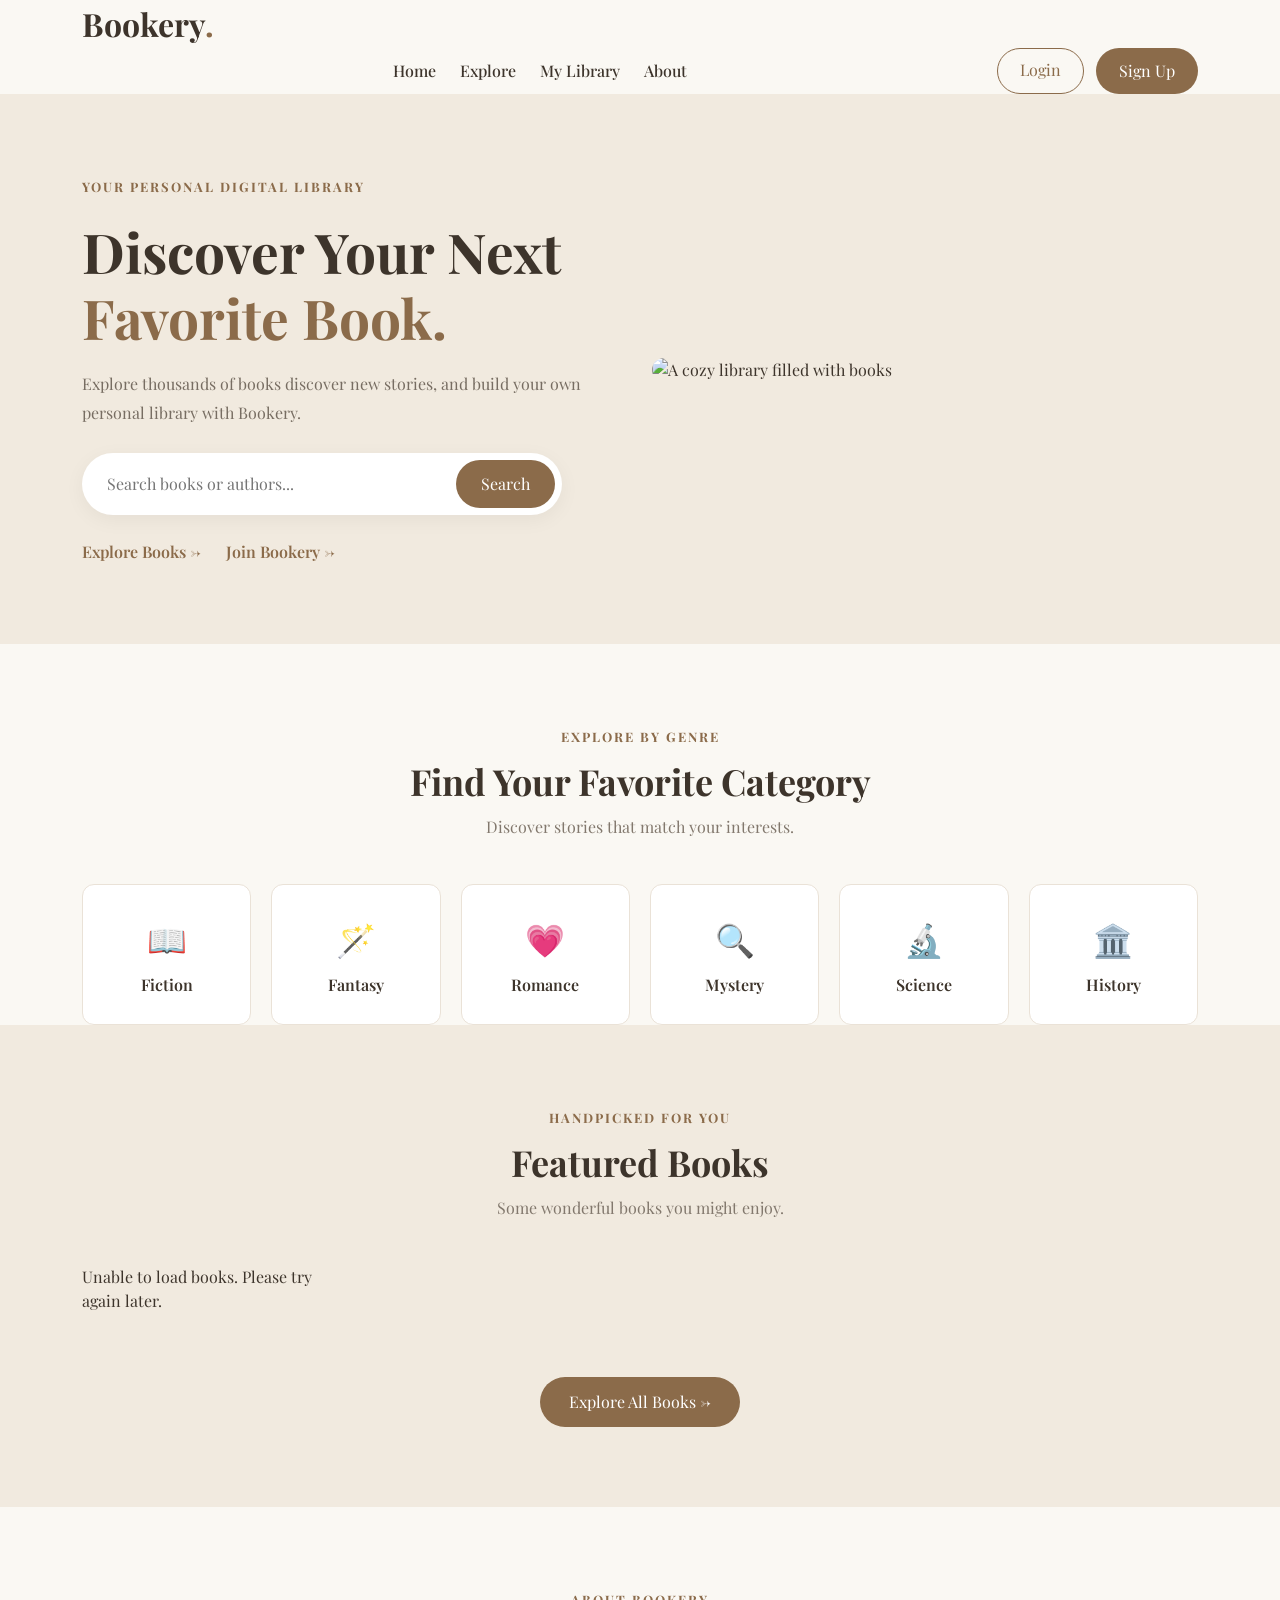
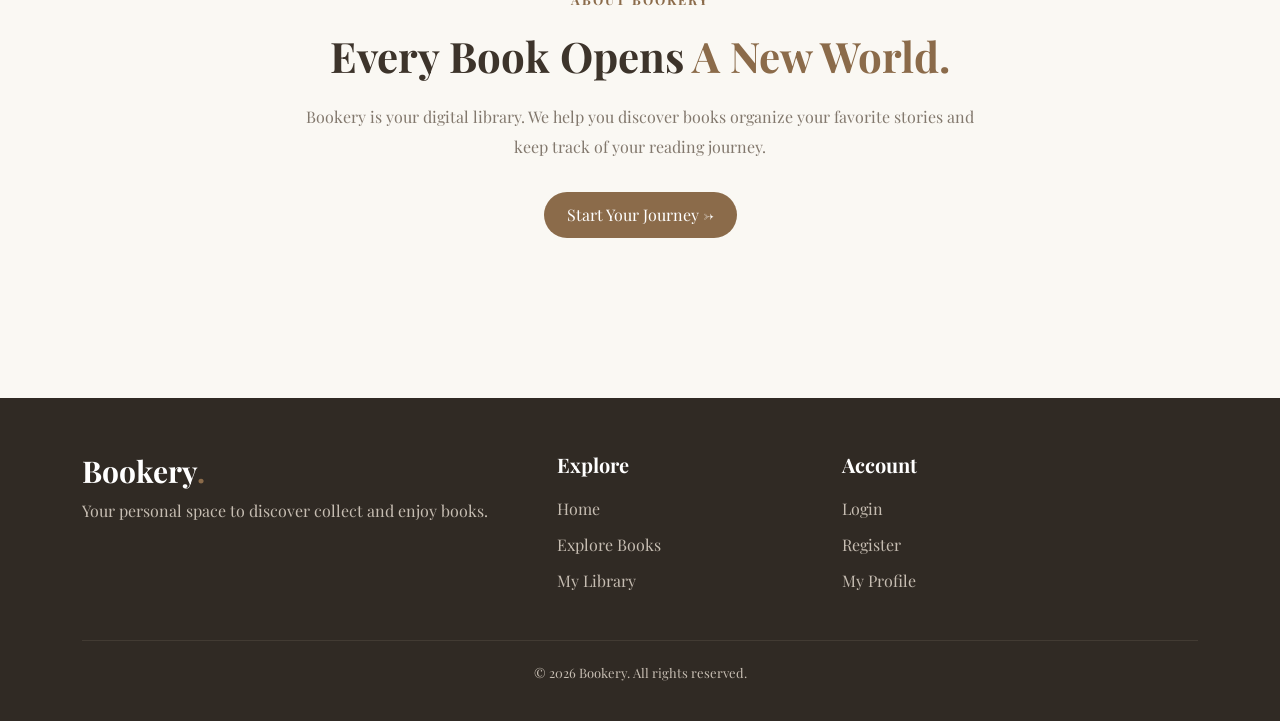
==== commit 71ffee1b: "fix" ====
--- a/index.html
+++ b/index.html
@@ -52,7 +52,7 @@
 
                         <li class="nav-item">
 
-                            <a class="nav-link" href="explore.html">Explore</a>
+                            <a class="nav-link" href="./webpages/explore.html">Explore</a>
 
                         </li>
 
@@ -72,9 +72,9 @@
 
                     <div class="nav-buttons">
 
-                        <a href="login.html" class="btn btn-login">Login</a>
-
-                        <a href="register.html" class="btn btn-register">Sign Up</a>
+                        <a href="./webpages/login.html" class="btn btn-login">Login</a>
+
+                        <a href="./webpages/register.html" class="btn btn-register">Sign Up</a>
 
                     </div>
 
@@ -133,9 +133,9 @@
 
                         <div class="hero-links">
 
-                            <a href="explore.html">Explore Books →</a>
-
-                            <a href="register.html">Join Bookery →</a>
+                            <a href="./webpages/explore.html">Explore Books →</a>
+
+                            <a href="../css/register.css">Join Bookery →</a>
 
                         </div>
 
@@ -170,7 +170,7 @@
 
                 <div class="category-grid">
 
-                    <a href="explore.html?category=fiction" class="category-card">
+                    <a href="./webpages/explore.html?category=fiction" class="category-card">
 
                         <div class="category-icon">📖</div>
 
@@ -178,7 +178,7 @@
 
                     </a>
 
-                    <a href="explore.html?category=fantasy" class="category-card">
+                    <a href="./webpages/explore.html?category=fantasy" class="category-card">
 
                         <div class="category-icon">🪄</div>
 
@@ -186,7 +186,7 @@
 
                     </a>
 
-                    <a href="explore.html?category=romance" class="category-card">
+                    <a href="./webpages/explore.html?category=romance" class="category-card">
 
                         <div class="category-icon">💗</div>
 
@@ -194,7 +194,7 @@
 
                     </a>
 
-                    <a href="explore.html?category=mystery" class="category-card">
+                    <a href="./webpages/explore.html?category=mystery" class="category-card">
 
                         <div class="category-icon">🔍</div>
 
@@ -202,7 +202,7 @@
 
                     </a>
 
-                    <a href="explore.html?category=science" class="category-card">
+                    <a href="./webpages/explore.html?category=science" class="category-card">
 
                         <div class="category-icon">🔬</div>
 
@@ -210,7 +210,7 @@
 
                     </a>
 
-                    <a href="explore.html?category=history" class="category-card">
+                    <a href="./webpages/explore.html?category=history" class="category-card">
 
                         <div class="category-icon">🏛️</div>
 
@@ -299,7 +299,7 @@
 
                     <div class="text-center mt-5">
 
-                        <a href="explore.html" class="btn btn-explore">
+                        <a href="./webpages/explore.html" class="btn btn-explore">
 
                             Explore All Books →
 
@@ -339,7 +339,7 @@
 
                         </p>
 
-                        <a href="register.html" class="btn btn-register">
+                        <a href="../css/register.css" class="btn btn-register">
 
                             Start Your Journey →
 
@@ -379,9 +379,9 @@
 
                     <a href="index.html">Home</a>
 
-                    <a href="explore.html">Explore Books</a>
-
-                    <a href="library.html">My Library</a>
+                    <a href="./webpages/explore.html">Explore Books</a>
+
+                    <a href="../css/library.html">My Library</a>
 
                 </div>
 
@@ -389,11 +389,11 @@
 
                     <h5>Account</h5>
 
-                    <a href="login.html">Login</a>
-
-                    <a href="register.html">Register</a>
-
-                    <a href="profile.html">My Profile</a>
+                    <a href="../css/login.html">Login</a>
+
+                    <a href="../css/register.css">Register</a>
+
+                    <a href="../css/profile.html">My Profile</a>
 
                 </div>
 
@@ -413,6 +413,7 @@
 
     <script src="https://cdn.jsdelivr.net/npm/bootstrap@5.3.3/dist/js/bootstrap.bundle.min.js"></script>
 
+    <script src="js/api.js"></script>
     <script src="js/Script.js"></script>
 
 </body>
--- a/css/style.css
+++ b/css/style.css
@@ -493,4 +493,22 @@
 
 #exploreResults .book-info a {
     margin-top: 10px;
+}
+
+body {
+    font-family: 'Playfair Display', serif;
+}
+
+button,
+input,
+select,
+textarea {
+    font-family: 'Playfair Display', serif;
+}
+
+.navbar-brand {
+    font-family: 'Playfair Display', serif;
+    font-size: 32px;
+    font-weight: 700;
+    color: #3D342B;
 }
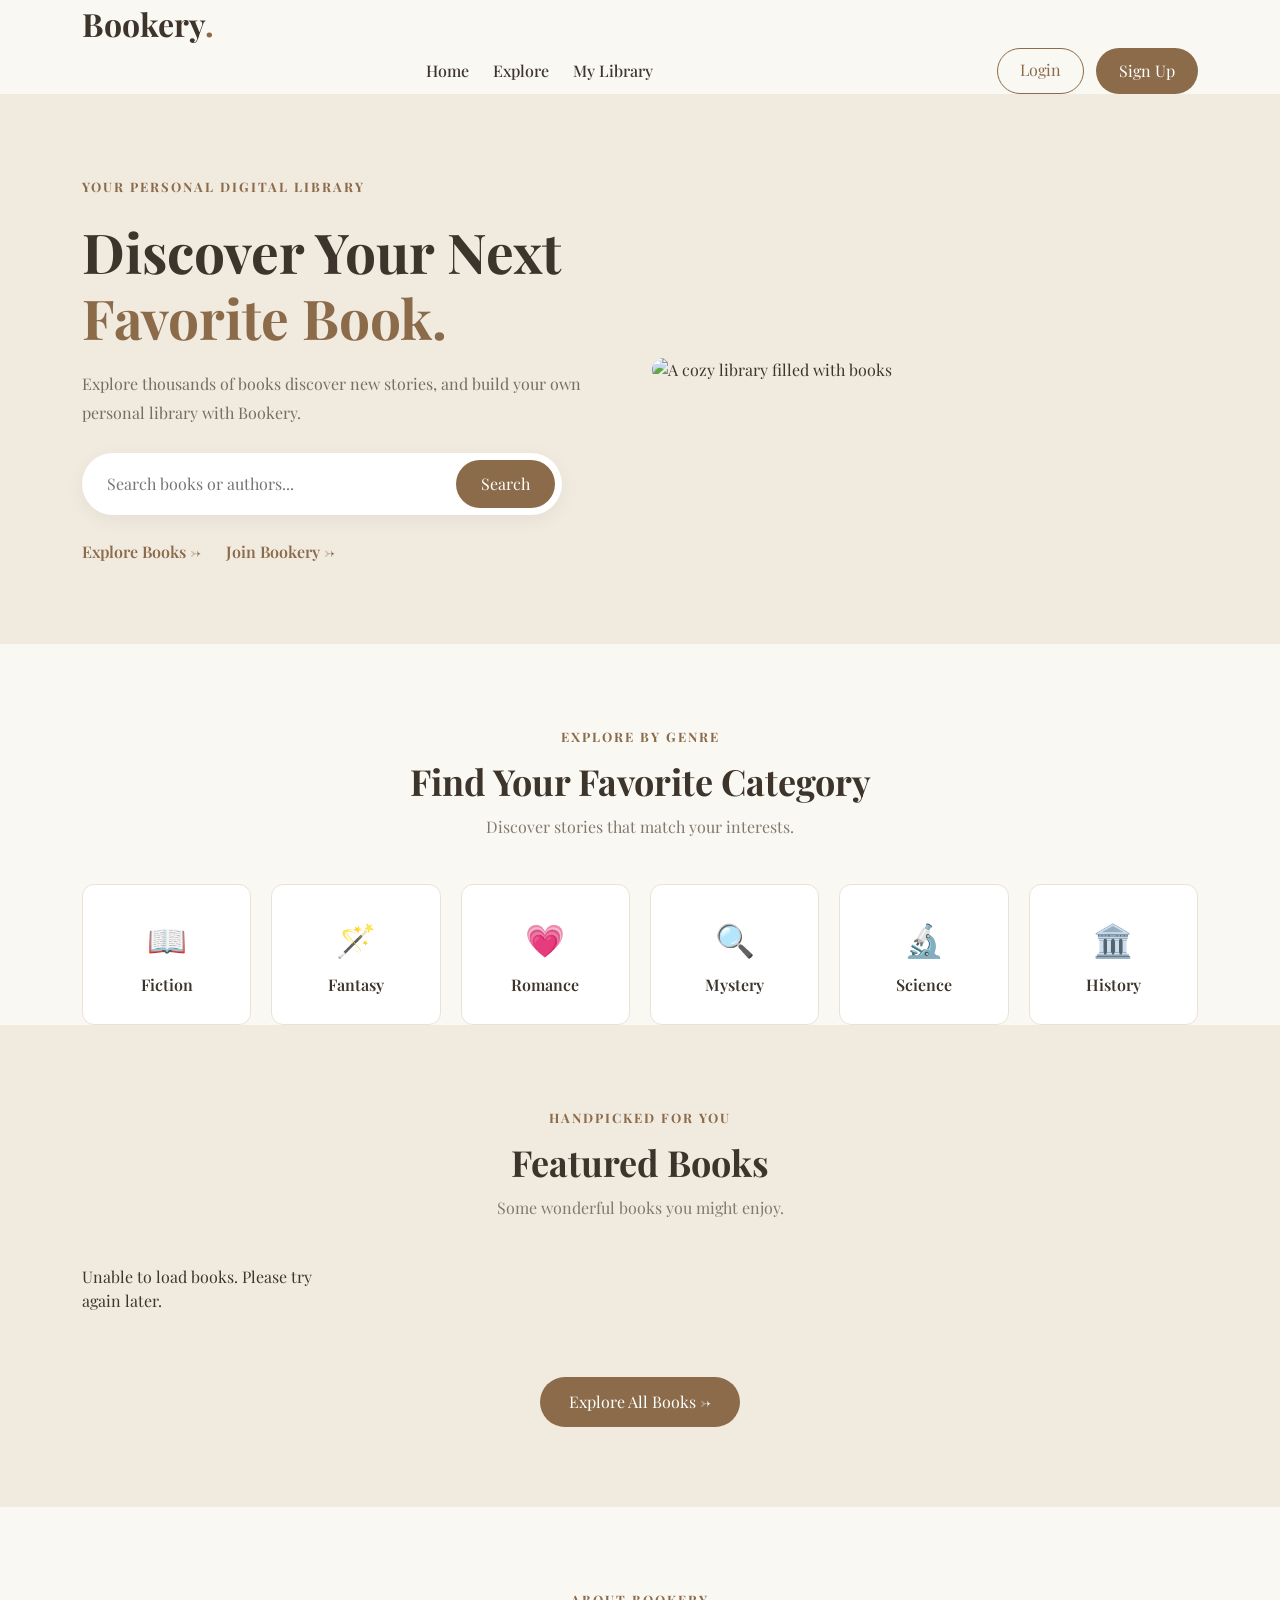
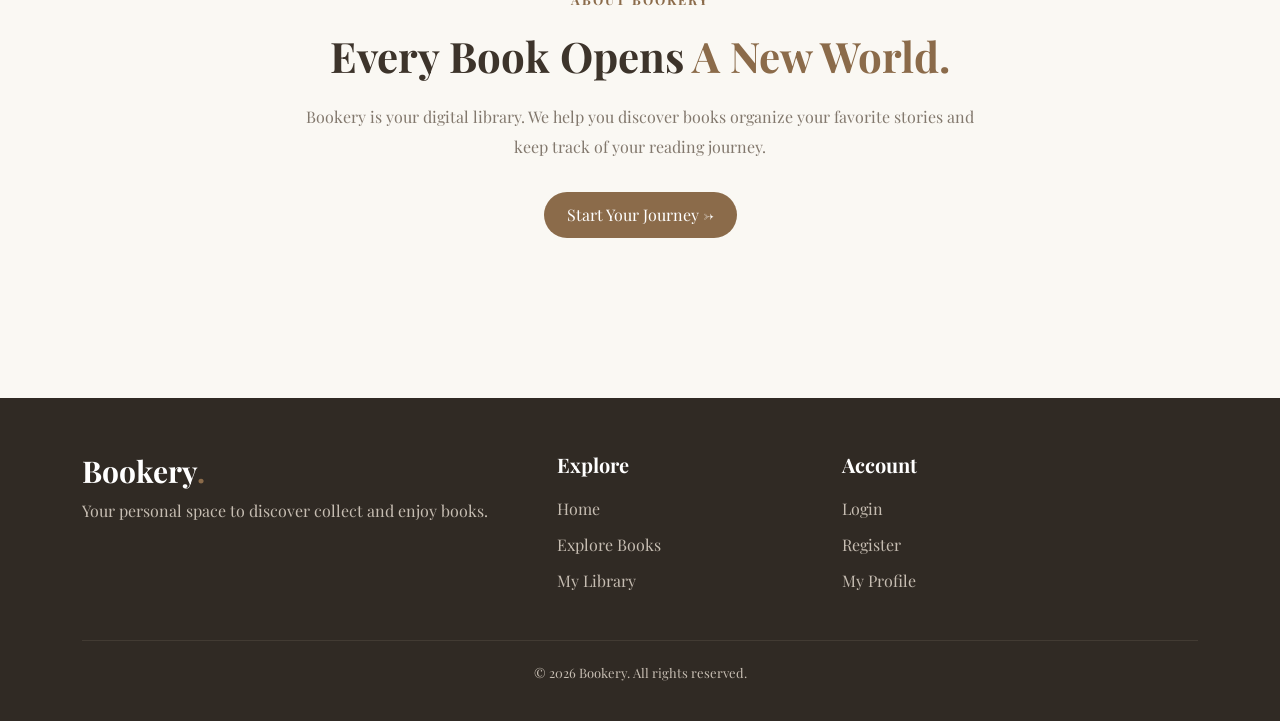
==== commit 82fd6dd6: "fixing stuff" ====
--- a/index.html
+++ b/index.html
@@ -15,7 +15,7 @@
     <link
         href="https://fonts.googleapis.com/css2?family=DM+Sans:wght@400;500;600;700&family=Playfair+Display:wght@500;600;700&display=swap"
         rel="stylesheet">
-
+    <link rel="shortcut icon" href="bookery logo.jpg" type="image/x-icon">
     <link rel="stylesheet" href="css/style.css">
 
 </head>
@@ -58,13 +58,7 @@
 
                         <li class="nav-item">
 
-                            <a class="nav-link" href="library.html">My Library</a>
-
-                        </li>
-
-                        <li class="nav-item">
-
-                            <a class="nav-link" href="#about">About</a>
+                            <a class="nav-link" href="./webpages/library.html">My Library</a>
 
                         </li>
 
@@ -135,7 +129,7 @@
 
                             <a href="./webpages/explore.html">Explore Books →</a>
 
-                            <a href="../css/register.css">Join Bookery →</a>
+                            <a href="./webpages/register.html">Join Bookery →</a>
 
                         </div>
 
--- a/css/style.css
+++ b/css/style.css
@@ -511,4 +511,27 @@
     font-size: 32px;
     font-weight: 700;
     color: #3D342B;
+}
+
+.add-library-button {
+    display: block;
+    width: 100%;
+    margin-top: 10px;
+    padding: 10px;
+    border: none;
+    border-radius: 8px;
+    background-color: #8B6B4A;
+    color: #FFFFFF;
+    font-family: 'Playfair Display', serif;
+    cursor: pointer;
+    transition: 0.2s;
+}
+
+.add-library-button:hover {
+    background-color: #705337;
+}
+
+.add-library-button:disabled {
+    background-color: #A99A88;
+    cursor: not-allowed;
 }
